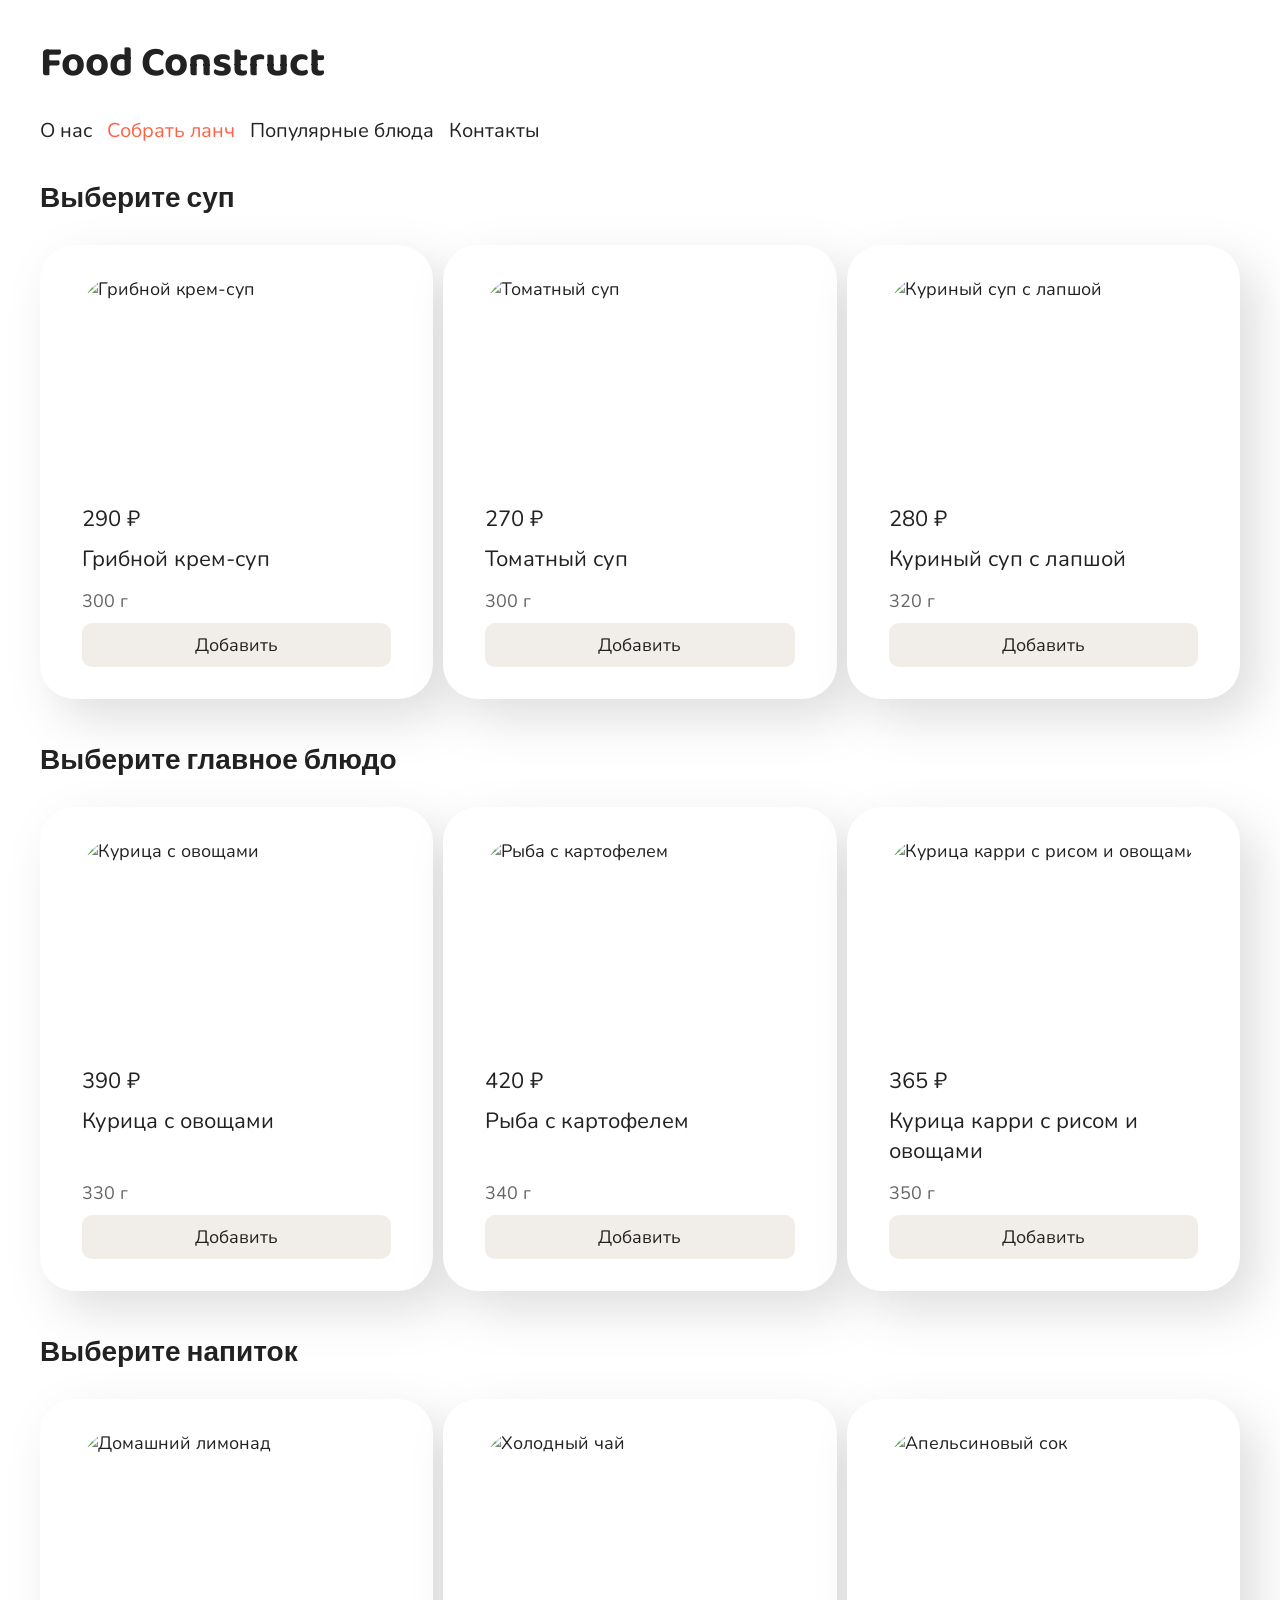
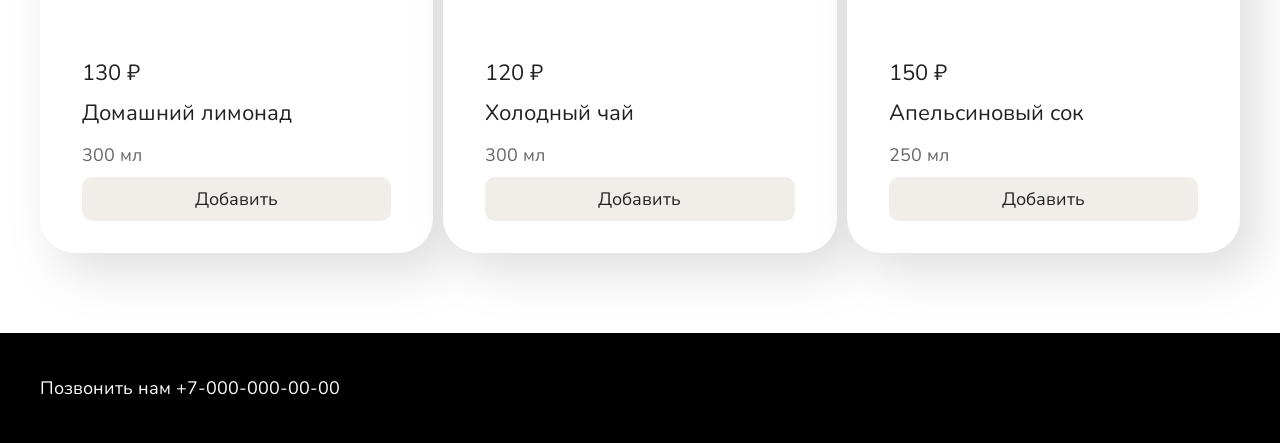
==== lab2/lunch.html @ e519eee5 "add lab2" ====
<!DOCTYPE html>
<html lang="ru">
<head>
  <meta charset="UTF-8">
  <meta name="viewport" content="width=device-width, initial-scale=1">
  <title>Собрать ланч — Food Construct</title>
  <link href="https://fonts.googleapis.com/css2?family=Baloo+2:wght@700&amp;family=Nunito&amp;display=swap" rel="stylesheet">
  <link rel="stylesheet" href="style.css">
  <link rel="stylesheet" href="lunch.css">
</head>
<body>
  <header>
    <h1>Food Construct</h1>
    <nav>
      <a href="index.html">О нас</a>
      <a href="lunch.html" id="active" aria-current="page">Собрать ланч</a>
      <a href="index.html#dishes">Популярные блюда</a>
      <a href="#contacts">Контакты</a>
    </nav>
  </header>
  <main>
    <section class="menu-section">
      <h2>Выберите суп</h2>
      <div class="dish-grid">
        <div class="dish-card">
          <img src="https://images.unsplash.com/photo-1547592180-85f173990554?auto=format&amp;fit=crop&amp;w=600&amp;h=420&amp;q=80" alt="Грибной крем-суп">
          <p class="dish-price">290 ₽</p>
          <p class="dish-name">Грибной крем-суп</p>
          <p class="dish-weight">300 г</p>
          <button type="button">Добавить</button>
        </div>
        <div class="dish-card">
          <img src="https://images.unsplash.com/photo-1547592166-23ac45744acd?auto=format&amp;fit=crop&amp;w=600&amp;h=420&amp;q=80" alt="Томатный суп">
          <p class="dish-price">270 ₽</p>
          <p class="dish-name">Томатный суп</p>
          <p class="dish-weight">300 г</p>
          <button type="button">Добавить</button>
        </div>
        <div class="dish-card">
          <img src="https://images.unsplash.com/photo-1544025162-d76694265947?auto=format&amp;fit=crop&amp;w=600&amp;h=420&amp;q=80" alt="Куриный суп с лапшой">
          <p class="dish-price">280 ₽</p>
          <p class="dish-name">Куриный суп с лапшой</p>
          <p class="dish-weight">320 г</p>
          <button type="button">Добавить</button>
        </div>
      </div>
    </section>
    <section class="menu-section">
      <h2>Выберите главное блюдо</h2>
      <div class="dish-grid">
        <div class="dish-card">
          <img src="https://images.unsplash.com/photo-1546069901-ba9599a7e63c?auto=format&amp;fit=crop&amp;w=600&amp;h=420&amp;q=80" alt="Курица с овощами">
          <p class="dish-price">390 ₽</p>
          <p class="dish-name">Курица с овощами</p>
          <p class="dish-weight">330 г</p>
          <button type="button">Добавить</button>
        </div>
        <div class="dish-card">
          <img src="https://images.unsplash.com/photo-1510130387422-82bed34b37e9?auto=format&amp;fit=crop&amp;w=600&amp;h=420&amp;q=80" alt="Рыба с картофелем">
          <p class="dish-price">420 ₽</p>
          <p class="dish-name">Рыба с картофелем</p>
          <p class="dish-weight">340 г</p>
          <button type="button">Добавить</button>
        </div>
        <div class="dish-card">
          <img src="https://images.unsplash.com/photo-1603894584373-5ac82b2ae398?auto=format&amp;fit=crop&amp;w=600&amp;h=420&amp;q=80" alt="Курица карри с рисом и овощами">
          <p class="dish-price">365 ₽</p>
          <p class="dish-name">Курица карри с рисом и овощами</p>
          <p class="dish-weight">350 г</p>
          <button type="button">Добавить</button>
        </div>
      </div>
    </section>
    <section class="menu-section">
      <h2>Выберите напиток</h2>
      <div class="dish-grid">
        <div class="dish-card">
          <img src="https://images.unsplash.com/photo-1513558161293-cdaf765edfd4?auto=format&amp;fit=crop&amp;w=600&amp;h=420&amp;q=80" alt="Домашний лимонад">
          <p class="dish-price">130 ₽</p>
          <p class="dish-name">Домашний лимонад</p>
          <p class="dish-weight">300 мл</p>
          <button type="button">Добавить</button>
        </div>
        <div class="dish-card">
          <img src="https://images.unsplash.com/photo-1499638673689-79a0b5115d87?auto=format&amp;fit=crop&amp;w=600&amp;h=420&amp;q=80" alt="Холодный чай">
          <p class="dish-price">120 ₽</p>
          <p class="dish-name">Холодный чай</p>
          <p class="dish-weight">300 мл</p>
          <button type="button">Добавить</button>
        </div>
        <div class="dish-card">
          <img src="https://images.unsplash.com/photo-1600271886742-f049cd451bba?auto=format&amp;fit=crop&amp;w=600&amp;h=420&amp;q=80" alt="Апельсиновый сок">
          <p class="dish-price">150 ₽</p>
          <p class="dish-name">Апельсиновый сок</p>
          <p class="dish-weight">250 мл</p>
          <button type="button">Добавить</button>
        </div>
      </div>
    </section>
  </main>
  <footer id="contacts">
    <p>Позвонить нам <a href="tel:+70000000000">+7-000-000-00-00</a></p>
  </footer>
</body>
</html>
---- lab2/style.css ----
* {
  box-sizing: border-box;
}

body {
  margin: 0;
  padding: 0;
  font-family: 'Nunito', sans-serif;
  font-size: 18px;
  color: #222222;
}

header {
  padding: 30px 40px 10px 40px;
}

header h1 {
  font-family: 'Baloo 2', sans-serif;
  font-size: 42px;
  margin: 0 0 20px 0;
}

nav a {
  color: #222222;
  text-decoration: none;
  font-size: 20px;

}

nav a:hover {
  color: tomato;
}

main {
  padding: 0 40px;
}

.about-photo {
  width: 50%;
  height: auto;
  margin-bottom: 30px;
}

section {
  margin-bottom: 40px;
}

h2 {
  font-family: 'Baloo 2', sans-serif;
  font-size: 28px;
}

ul {
  padding-left: 20px;
}

li {
  margin-bottom: 8px;
}

table {
  width: 100%;
  max-width: 700px;
  border-collapse: collapse;
}

th, td {
  border: 1px solid #222222;
  padding: 12px;
  text-align: center;
}

footer {
  background-color: black;
  color: white;
  padding: 25px 40px;
  margin-top: 40px;
}

footer a {
  color: white;
  text-decoration: none;
}

body {
  min-height: 100vh;
  display: flex;
  flex-direction: column;
}

main {
  flex: 1;
}

nav {
  display: flex;
  flex-wrap: wrap;
  gap: 15px;
}

#active {
  color: tomato;
}

@media (max-width: 800px) {
  nav {
    justify-content: space-between;
  }

  .about-photo {
    width: 500px;
    max-width: 100%;
  }
}

@media (max-width: 600px) {
  header h1 {
    text-align: center;
  }

  nav {
    flex-direction: column;
    align-items: center;
  }

  nav a {
    font-size: 24px;
  }

  .about-photo {
    width: 100%;
  }

  table {
    font-size: 16px;
  }

  header, main, footer {
    padding-inline: 16px;
  }
}

@media (max-width: 400px) {
  table {
    font-size: 14px;
  }

  th, td {
    padding: 5px;
    overflow-wrap: anywhere;
  }
}
---- lab2/lunch.css ----
.dish-grid {
  display: grid;
  grid-template-columns: repeat(3, minmax(0, 1fr));
  gap: 10px;
}

.dish-card {
  display: flex;
  flex-direction: column;
  padding: 30px 40px;
  border: 2px solid transparent;
  border-radius: 35px;
  background: white;
  filter: drop-shadow(17px 19px 24px rgba(0, 0, 0, 0.13));
  cursor: pointer;
}

.dish-card:hover,
.dish-card:focus-within {
  border-color: tomato;
}

.dish-card:hover button,
.dish-card:focus-within button {
  background-color: tomato;
}

.dish-card img {
  display: block;
  width: 100%;
  aspect-ratio: 10 / 7;
  object-fit: cover;
  border-radius: 35px;
}

.dish-price,
.dish-name {
  font-size: 22px;
  margin: 10px 0 0;
}

.dish-weight {
  margin: auto 0 0;
  padding-top: 15px;
  color: #666;
}

.dish-card button {
  margin-top: 10px;
  padding: 10px 30px;
  border: 0;
  border-radius: 10px;
  background-color: #f1eee9;
  color: #222;
  font: inherit;
  cursor: pointer;
}

@media (max-width: 800px) {
  .dish-grid {
    grid-template-columns: repeat(2, minmax(0, 1fr));
  }
}

@media (max-width: 600px) {
  .menu-section h2 {
    text-align: center;
  }

  .dish-grid {
    grid-template-columns: 1fr;
  }
}
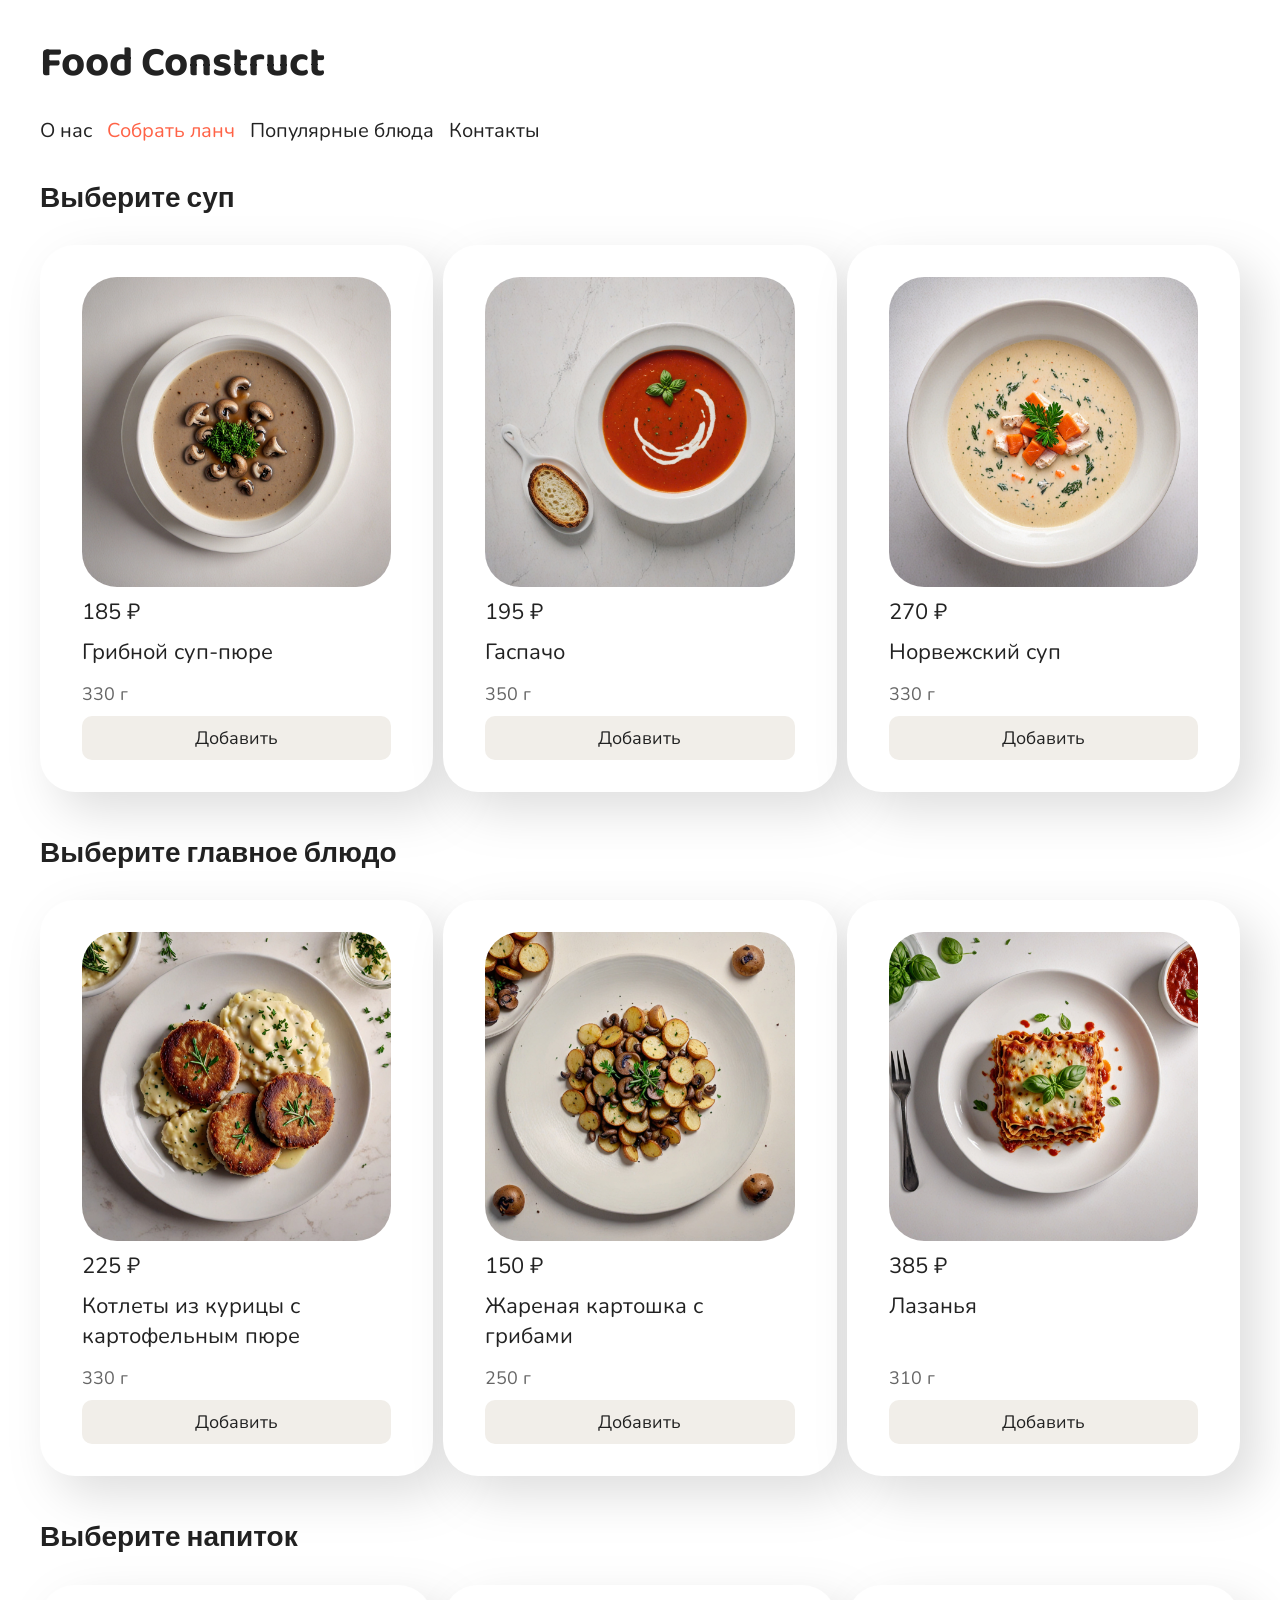
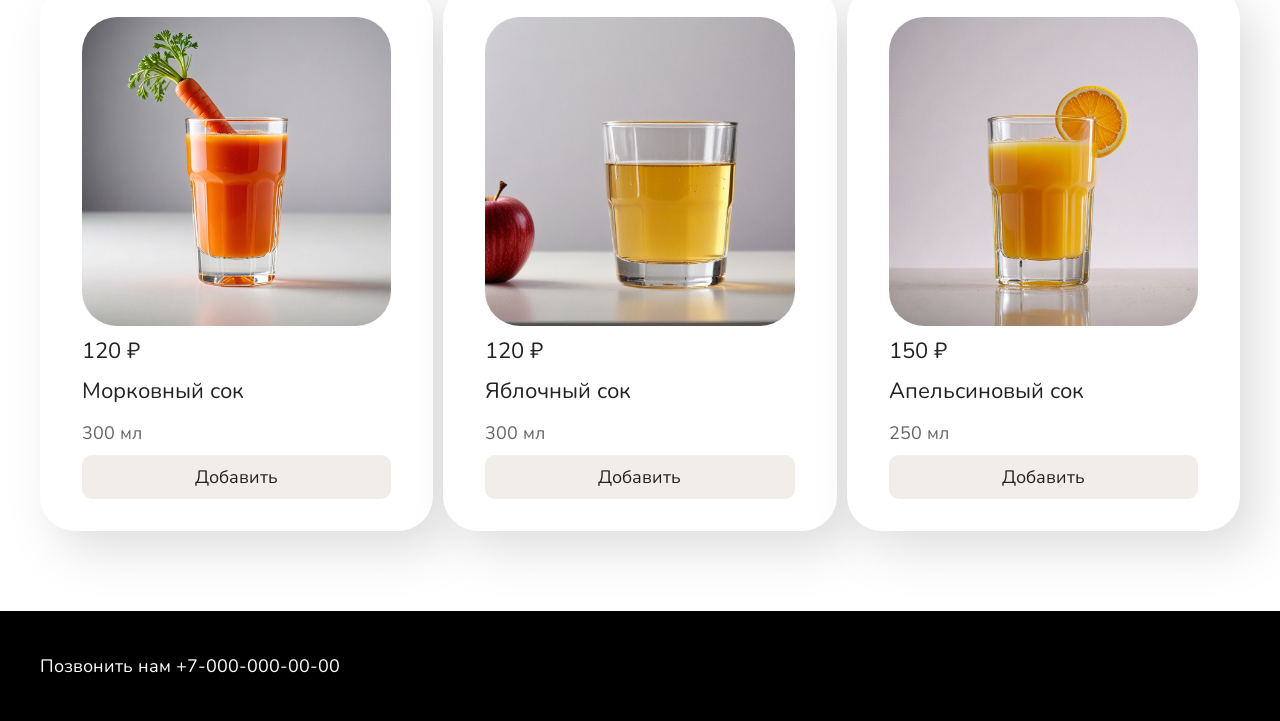
==== commit 3a13a147: "lab2 update" ====
--- a/lab2/lunch.html
+++ b/lab2/lunch.html
@@ -23,24 +23,24 @@
       <h2>Выберите суп</h2>
       <div class="dish-grid">
         <div class="dish-card">
-          <img src="https://images.unsplash.com/photo-1547592180-85f173990554?auto=format&amp;fit=crop&amp;w=600&amp;h=420&amp;q=80" alt="Грибной крем-суп">
-          <p class="dish-price">290 ₽</p>
-          <p class="dish-name">Грибной крем-суп</p>
-          <p class="dish-weight">300 г</p>
+          <img src="menu/soups/mushroom_soup.jpg" alt="Грибной суп-пюре">
+          <p class="dish-price">185 ₽</p>
+          <p class="dish-name">Грибной суп-пюре</p>
+          <p class="dish-weight">330 г</p>
           <button type="button">Добавить</button>
         </div>
         <div class="dish-card">
-          <img src="https://images.unsplash.com/photo-1547592166-23ac45744acd?auto=format&amp;fit=crop&amp;w=600&amp;h=420&amp;q=80" alt="Томатный суп">
-          <p class="dish-price">270 ₽</p>
-          <p class="dish-name">Томатный суп</p>
-          <p class="dish-weight">300 г</p>
+          <img src="menu/soups/gazpacho.jpg" alt="Гаспачо">
+          <p class="dish-price">195 ₽</p>
+          <p class="dish-name">Гаспачо</p>
+          <p class="dish-weight">350 г</p>
           <button type="button">Добавить</button>
         </div>
         <div class="dish-card">
-          <img src="https://images.unsplash.com/photo-1544025162-d76694265947?auto=format&amp;fit=crop&amp;w=600&amp;h=420&amp;q=80" alt="Куриный суп с лапшой">
-          <p class="dish-price">280 ₽</p>
-          <p class="dish-name">Куриный суп с лапшой</p>
-          <p class="dish-weight">320 г</p>
+          <img src="menu/soups/norwegian_soup.jpg" alt="Норвежский суп">
+          <p class="dish-price">270 ₽</p>
+          <p class="dish-name">Норвежский суп</p>
+          <p class="dish-weight">330 г</p>
           <button type="button">Добавить</button>
         </div>
       </div>
@@ -49,24 +49,24 @@
       <h2>Выберите главное блюдо</h2>
       <div class="dish-grid">
         <div class="dish-card">
-          <img src="https://images.unsplash.com/photo-1546069901-ba9599a7e63c?auto=format&amp;fit=crop&amp;w=600&amp;h=420&amp;q=80" alt="Курица с овощами">
-          <p class="dish-price">390 ₽</p>
-          <p class="dish-name">Курица с овощами</p>
+          <img src="menu/main_course/chickencutletsandmashedpotatoes.jpg" alt="Котлеты из курицы с картофельным пюре">
+          <p class="dish-price">225 ₽</p>
+          <p class="dish-name">Котлеты из курицы с картофельным пюре</p>
           <p class="dish-weight">330 г</p>
           <button type="button">Добавить</button>
         </div>
         <div class="dish-card">
-          <img src="https://images.unsplash.com/photo-1510130387422-82bed34b37e9?auto=format&amp;fit=crop&amp;w=600&amp;h=420&amp;q=80" alt="Рыба с картофелем">
-          <p class="dish-price">420 ₽</p>
-          <p class="dish-name">Рыба с картофелем</p>
-          <p class="dish-weight">340 г</p>
+          <img src="menu/main_course/friedpotatoeswithmushrooms1.jpg" alt="Жареная картошка с грибами">
+          <p class="dish-price">150 ₽</p>
+          <p class="dish-name">Жареная картошка с грибами</p>
+          <p class="dish-weight">250 г</p>
           <button type="button">Добавить</button>
         </div>
         <div class="dish-card">
-          <img src="https://images.unsplash.com/photo-1603894584373-5ac82b2ae398?auto=format&amp;fit=crop&amp;w=600&amp;h=420&amp;q=80" alt="Курица карри с рисом и овощами">
-          <p class="dish-price">365 ₽</p>
-          <p class="dish-name">Курица карри с рисом и овощами</p>
-          <p class="dish-weight">350 г</p>
+          <img src="menu/main_course/lasagna.jpg" alt="Лазанья">
+          <p class="dish-price">385 ₽</p>
+          <p class="dish-name">Лазанья</p>
+          <p class="dish-weight">310 г</p>
           <button type="button">Добавить</button>
         </div>
       </div>
@@ -75,21 +75,21 @@
       <h2>Выберите напиток</h2>
       <div class="dish-grid">
         <div class="dish-card">
-          <img src="https://images.unsplash.com/photo-1513558161293-cdaf765edfd4?auto=format&amp;fit=crop&amp;w=600&amp;h=420&amp;q=80" alt="Домашний лимонад">
-          <p class="dish-price">130 ₽</p>
-          <p class="dish-name">Домашний лимонад</p>
+          <img src="menu/beverages/carrotjuice.jpg" alt="Морковный сок">
+          <p class="dish-price">120 ₽</p>
+          <p class="dish-name">Морковный сок</p>
           <p class="dish-weight">300 мл</p>
           <button type="button">Добавить</button>
         </div>
         <div class="dish-card">
-          <img src="https://images.unsplash.com/photo-1499638673689-79a0b5115d87?auto=format&amp;fit=crop&amp;w=600&amp;h=420&amp;q=80" alt="Холодный чай">
+          <img src="menu/beverages/applejuice.jpg" alt="Яблочный сок">
           <p class="dish-price">120 ₽</p>
-          <p class="dish-name">Холодный чай</p>
+          <p class="dish-name">Яблочный сок</p>
           <p class="dish-weight">300 мл</p>
           <button type="button">Добавить</button>
         </div>
         <div class="dish-card">
-          <img src="https://images.unsplash.com/photo-1600271886742-f049cd451bba?auto=format&amp;fit=crop&amp;w=600&amp;h=420&amp;q=80" alt="Апельсиновый сок">
+          <img src="menu/beverages/orangejuice.jpg" alt="Апельсиновый сок">
           <p class="dish-price">150 ₽</p>
           <p class="dish-name">Апельсиновый сок</p>
           <p class="dish-weight">250 мл</p>
@@ -103,3 +103,4 @@
   </footer>
 </body>
 </html>
+
--- a/lab2/lunch.css
+++ b/lab2/lunch.css
@@ -28,7 +28,7 @@
 .dish-card img {
   display: block;
   width: 100%;
-  aspect-ratio: 10 / 7;
+  aspect-ratio: 1 / 1;
   object-fit: cover;
   border-radius: 35px;
 }
@@ -71,3 +71,4 @@
     grid-template-columns: 1fr;
   }
 }
+
